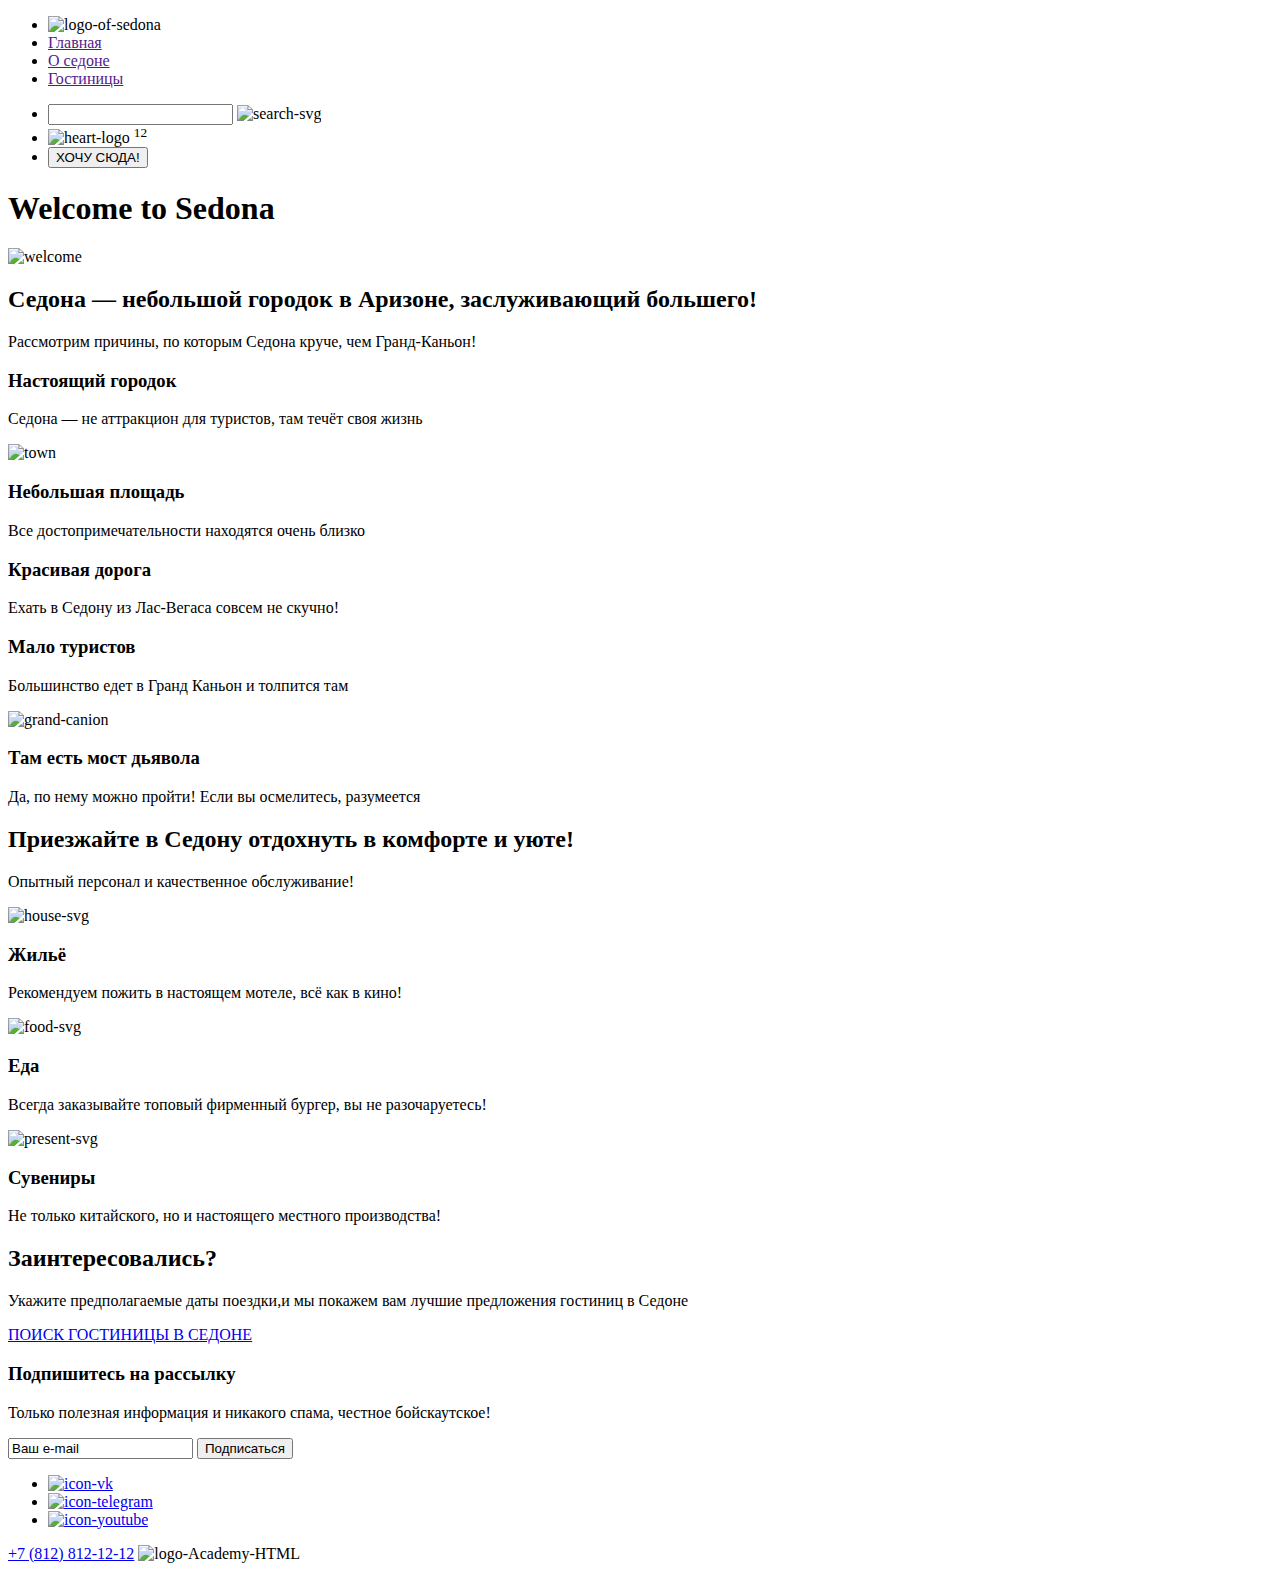
==== index.html @ a7fab270 "homework" ====
<!DOCTYPE html>
<html lang="ru">
  <head>
    <meta charset="utf-8">
    <title>Sedona</title>
  </head>
  <body>
    <header class="page-header">
      <nav class="navigation">
        <ul class="navigation-list">
          <li class="navigation-item">
            <img src="/2382999-sedona-37/images/logo.svg" alt="logo-of-sedona" class="navigation-logo">
          </li>
          <li class="navigation-item">
            <a href="" class="navigation-link" href="#">Главная</a>
          </li>
          <li class="navigation-item">
            <a href="" class="navigation-link" href="#">О седоне</a>
          </li>
          <li class="navigation-item">
            <a href="" class="navigation-link" href="#">Гостиницы</a>
          </li>
        </ul>
        <ul class="navigation-list navigation-user">
          
          <li class="navigation-item">
            <input type="search" class="header-input">
            <img src="/2382999-sedona-37/images/Поиск.svg" alt="search-svg" class="search-img">
          </li>
          <li class="navigation-item">
            
              <img src="/2382999-sedona-37/images/heart.svg" alt="heart-logo" class="heart-logo">
              <sup class="numbers">12</sup>
            
          </li>
          <li class="navigation-item">
            <button class="header-btn">ХОЧУ СЮДА!</button>
          </li>
        </ul>
      </nav>
    </header>
    <main class="main-index">
      <div class="div-picture">
        <h1 class="visually-hidden">
          Welcome to Sedona
        </h1>
        <img src="/2382999-sedona-37/images/welcome.svg" alt="welcome" class="welcome-img">
      </div>
      <article class="pre-section">
        <h2 class="pre-section-txt">Седона — небольшой городок в Аризоне,
          заслуживающий большего!</h2>
        <p class="pre-section-txt-two">Рассмотрим причины, по которым Седона круче, чем Гранд-Каньон!</p>
      </article>
      <section class="main-section">
        <div class="collumns">
          <h3>Настоящий городок</h3>
          <p class="p-txt">Седона — не аттракцион для туристов, там течёт своя жизнь</p>
        </div>
        <div>
          <img src="/2382999-sedona-37/images/Седона — не аттракцион для туристов, там течёт своя жизнь.jpg" alt="town" class="collumns-img">
        </div>
        <div class="collumns">
          <h3>Небольшая площадь</h3>
          <p class="p-txt">Все достопримечательности находятся очень близко</p>
        </div>
        <div class="collumns">
          <h3>Красивая дорога</h3>
          <p class="p-txt">Ехать в Седону из Лас-Вегаса совсем не скучно!</p>
        </div>
        <div class="collumns">
          <h3>Мало туристов</h3>
          <p class="p-txt">Большинство едет в Гранд Каньон и толпится там</p>
        </div>
        <div>
          <img src="/2382999-sedona-37/images/Большинство едет в Гранд Каньон и толпится там.jpg" alt="grand-canion" class="collumns-img">
        </div>
        <div class="collumns">
          <h3>Там есть мост дьявола</h3>
          <p class="p-txt">Да, по нему можно пройти! Если вы осмелитесь, разумеется</p>
        </div>
      </section>
      <article class="pre-section-two">
        <h2 class="pre-section-txt">Приезжайте в Седону отдохнуть в комфорте и уюте!</h2>
        <p class="pre-section-txt-two">Опытный персонал и качественное обслуживание!</p>
      </article>
      <section class="main-section-two">
        <div class="collumns">
          <img src="/2382999-sedona-37/images/Vector.svg" alt="house-svg" class="mini-ligo">
          <h3>Жильё</h3>
          <p class="p-txt">Рекомендуем пожить в настоящем мотеле, всё как в кино!</p>
        </div>
        <div class="collumns">
          <img src="/2382999-sedona-37/images/food.svg" alt="food-svg" class="mini-ligo">
          <h3>Еда</h3>
          <p class="p-txt">Всегда заказывайте топовый фирменный бургер, вы не разочаруетесь!</p>
        </div>
        <div class="collumns">
          <img src="/2382999-sedona-37/images/souvnier.svg" alt="present-svg" class="mini-ligo">
          <h3>Сувениры</h3>
          <p class="p-txt">Не только китайского, но и настоящего местного производства!</p>
        </div>
      </section>
      <article class="last-article">
        <h2 class="pre-section-txt">Заинтересовались?</h2>
        <p class="pre-section-txt-two">Укажите предполагаемые даты поездки,и мы покажем вам лучшие предложения гостиниц в Седоне</p>
        <a href="#" class="link-article">ПОИСК ГОСТИНИЦЫ В СЕДОНЕ</a>
      </article>
      <section class="section-form">
        <h3>Подпишитесь на рассылку</h3>
        <p>Только полезная информация и никакого спама, честное бойскаутское!</p>
        <div class="form-email">
          <input class="search"type="email" class="e-mail" value="Ваш e-mail">
          <input class="input-btn" type="submit" value="Подписаться">
        </div>
      </section>
    </main>

    <footer class="page-footer">
      <div class="footer-navigation">
        <ul class="social">
          <li class="social-icon">
            <a href="#">
              <img src="/2382999-sedona-37/images/vk.svg" alt="icon-vk" class="social-icon">
            </a>
          </li>
          <li class="social-icon">
            <a href="#">
              <img src="/2382999-sedona-37/images/tg.svg" alt="icon-telegram" class="social-icon">
            </a>
          </li>
          <li class="social-icon">
            <a href="#">
              <img src="/2382999-sedona-37/images/youtube.svg" alt="icon-youtube" class="social-icon">
            </a>
          </li>
        </ul>
        <a href="tel+78128121212" class="telephone">+7 (812) 812-12-12</a>
        <img src="/2382999-sedona-37/images/logo_htmlacademy.svg" alt="logo-Academy-HTML" class="logo-academy">
      </div>
    </footer>
  </body>
</html>
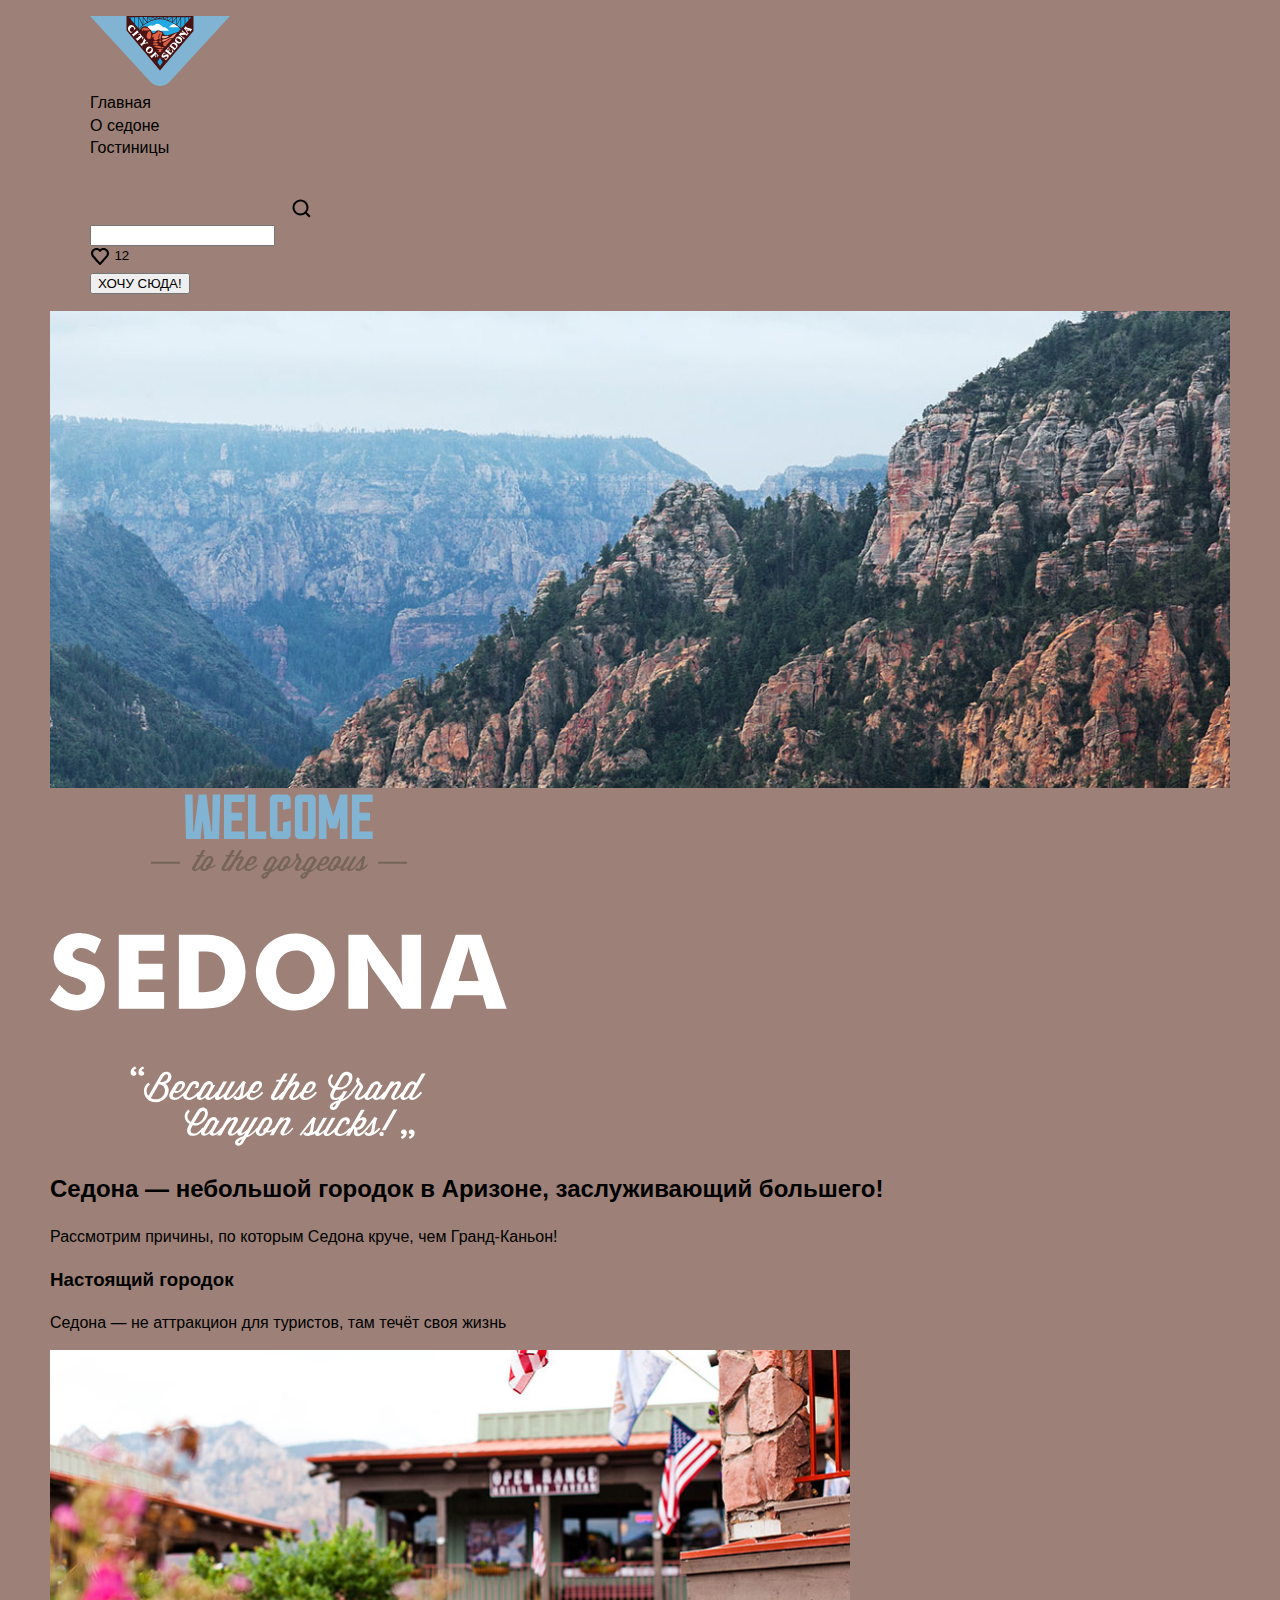
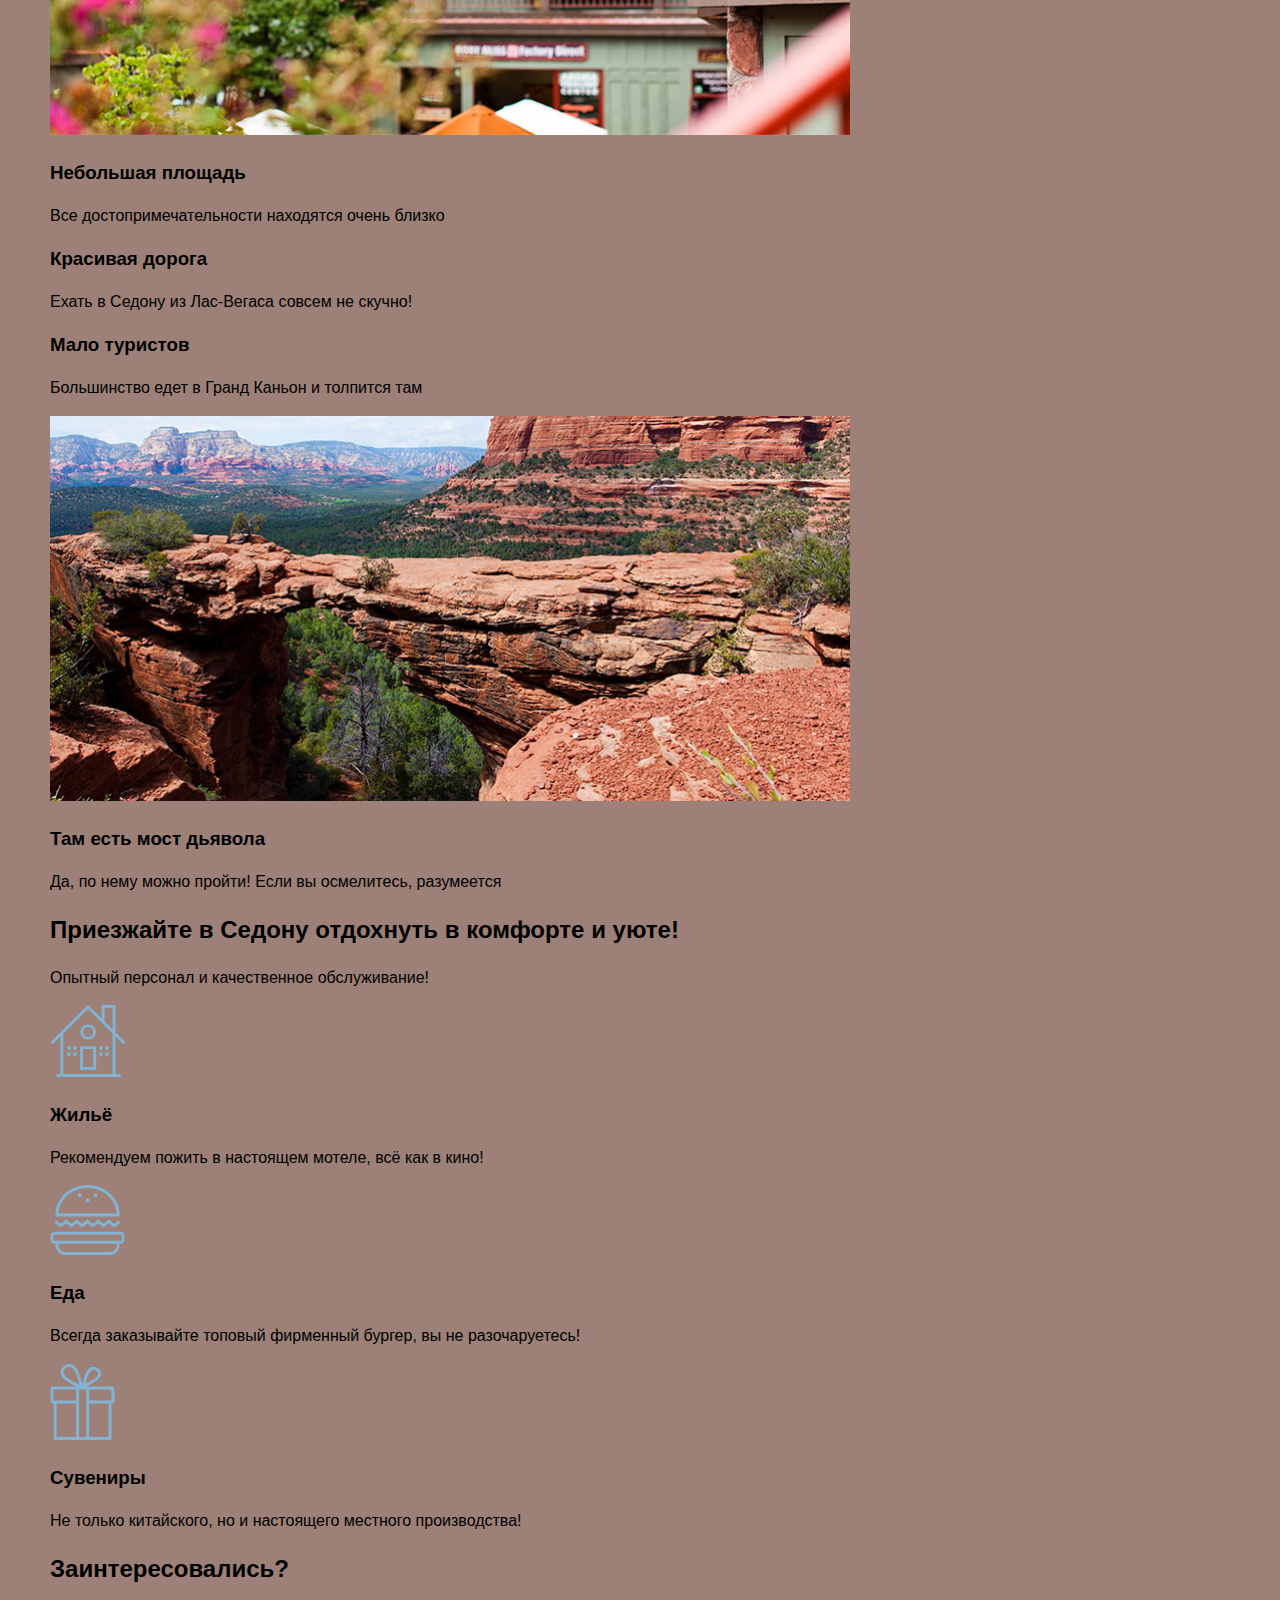
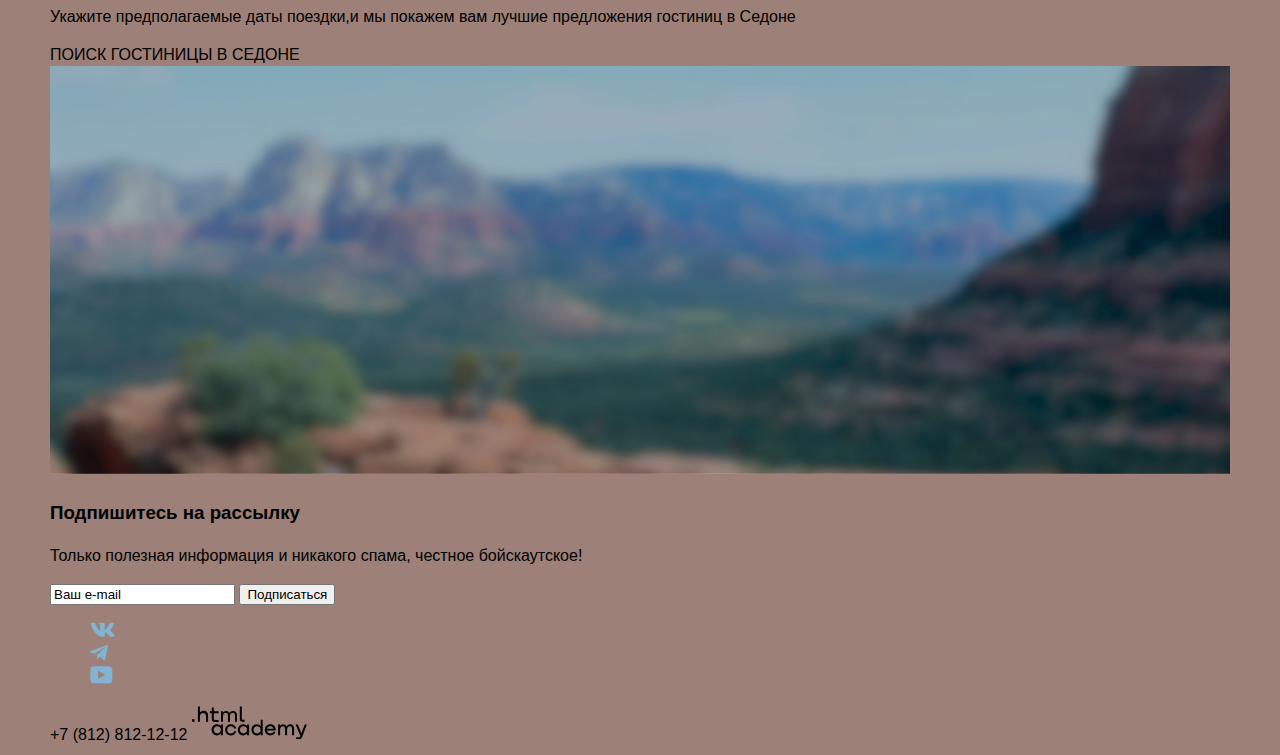
==== commit 64e07bc2: "Merge pull request #3 from ThatBoyondaBeat/master" ====
--- a/index.html
+++ b/index.html
@@ -3,140 +3,161 @@
   <head>
     <meta charset="utf-8">
     <title>Sedona</title>
+    <link href="./styles.css" rel="stylesheet" >
   </head>
   <body>
     <header class="page-header">
-      <nav class="navigation">
-        <ul class="navigation-list">
-          <li class="navigation-item">
-            <img src="/2382999-sedona-37/images/logo.svg" alt="logo-of-sedona" class="navigation-logo">
-          </li>
-          <li class="navigation-item">
-            <a href="" class="navigation-link" href="#">Главная</a>
-          </li>
-          <li class="navigation-item">
-            <a href="" class="navigation-link" href="#">О седоне</a>
-          </li>
-          <li class="navigation-item">
-            <a href="" class="navigation-link" href="#">Гостиницы</a>
-          </li>
-        </ul>
-        <ul class="navigation-list navigation-user">
-          
-          <li class="navigation-item">
-            <input type="search" class="header-input">
-            <img src="/2382999-sedona-37/images/Поиск.svg" alt="search-svg" class="search-img">
-          </li>
-          <li class="navigation-item">
+      <div class="container">
+        <nav class="navigation">
+          <ul class="navigation-list">
+            <li class="navigation-item">
+              <img src="./images/logo.svg" alt="logo-of-sedona" class="navigation-logo">
+            </li>
+            <li class="navigation-item">
+              <a href="" class="navigation-link" href="#">Главная</a>
+            </li>
+            <li class="navigation-item">
+              <a href="" class="navigation-link" href="#">О седоне</a>
+            </li>
+            <li class="navigation-item">
+              <a href="" class="navigation-link" href="#">Гостиницы</a>
+            </li>
+          </ul>
+          <ul class="navigation-list navigation-user">
             
-              <img src="/2382999-sedona-37/images/heart.svg" alt="heart-logo" class="heart-logo">
-              <sup class="numbers">12</sup>
-            
-          </li>
-          <li class="navigation-item">
-            <button class="header-btn">ХОЧУ СЮДА!</button>
-          </li>
-        </ul>
-      </nav>
+            <li class="navigation-item">
+              <input type="search" class="header-input">
+              <img src="./images/Поиск.svg" alt="search-svg" class="search-img">
+            </li>
+            <li class="navigation-item">
+              
+                <img src="./images/heart.svg" alt="heart-logo" class="heart-logo">
+                <sup class="numbers">12</sup>
+              
+            </li>
+            <li class="navigation-item">
+              <button class="header-btn">ХОЧУ СЮДА!</button>
+            </li>
+          </ul>
+        </nav>
+      </div>
     </header>
     <main class="main-index">
       <div class="div-picture">
-        <h1 class="visually-hidden">
-          Welcome to Sedona
-        </h1>
-        <img src="/2382999-sedona-37/images/welcome.svg" alt="welcome" class="welcome-img">
+        <div class="container">
+          <h1 class="visually-hidden">
+            Welcome to Sedona
+          </h1>
+          <img src="./images/index-background.jpg" alt="index-bgrnd" class="index-bgrnd">
+          <img src="./images/welcome.svg" alt="welcome" class="welcome-img">
+        </div>
       </div>
       <article class="pre-section">
-        <h2 class="pre-section-txt">Седона — небольшой городок в Аризоне,
-          заслуживающий большего!</h2>
-        <p class="pre-section-txt-two">Рассмотрим причины, по которым Седона круче, чем Гранд-Каньон!</p>
+        <div class="container">
+          <h2 class="pre-section-txt">Седона — небольшой городок в Аризоне,
+            заслуживающий большего!</h2>
+          <p class="pre-section-txt-two">Рассмотрим причины, по которым Седона круче, чем Гранд-Каньон!</p>
+        </div>
       </article>
       <section class="main-section">
-        <div class="collumns">
-          <h3>Настоящий городок</h3>
-          <p class="p-txt">Седона — не аттракцион для туристов, там течёт своя жизнь</p>
-        </div>
-        <div>
-          <img src="/2382999-sedona-37/images/Седона — не аттракцион для туристов, там течёт своя жизнь.jpg" alt="town" class="collumns-img">
-        </div>
-        <div class="collumns">
-          <h3>Небольшая площадь</h3>
-          <p class="p-txt">Все достопримечательности находятся очень близко</p>
-        </div>
-        <div class="collumns">
-          <h3>Красивая дорога</h3>
-          <p class="p-txt">Ехать в Седону из Лас-Вегаса совсем не скучно!</p>
-        </div>
-        <div class="collumns">
-          <h3>Мало туристов</h3>
-          <p class="p-txt">Большинство едет в Гранд Каньон и толпится там</p>
-        </div>
-        <div>
-          <img src="/2382999-sedona-37/images/Большинство едет в Гранд Каньон и толпится там.jpg" alt="grand-canion" class="collumns-img">
-        </div>
-        <div class="collumns">
-          <h3>Там есть мост дьявола</h3>
-          <p class="p-txt">Да, по нему можно пройти! Если вы осмелитесь, разумеется</p>
+        <div class="container">
+          <div class="collumns">
+            <h3>Настоящий городок</h3>
+            <p class="p-txt">Седона — не аттракцион для туристов, там течёт своя жизнь</p>
+          </div>
+          <div>
+            <img src="./images/Седона — не аттракцион для туристов, там течёт своя жизнь.jpg" alt="town" class="collumns-img">
+          </div>
+          <div class="collumns">
+            <h3>Небольшая площадь</h3>
+            <p class="p-txt">Все достопримечательности находятся очень близко</p>
+          </div>
+          <div class="collumns">
+            <h3>Красивая дорога</h3>
+            <p class="p-txt">Ехать в Седону из Лас-Вегаса совсем не скучно!</p>
+          </div>
+          <div class="collumns">
+            <h3>Мало туристов</h3>
+            <p class="p-txt">Большинство едет в Гранд Каньон и толпится там</p>
+          </div>
+          <div>
+            <img src="./images/Большинство едет в Гранд Каньон и толпится там.jpg" alt="grand-canion" class="collumns-img">
+          </div>
+          <div class="collumns">
+            <h3>Там есть мост дьявола</h3>
+            <p class="p-txt">Да, по нему можно пройти! Если вы осмелитесь, разумеется</p>
+          </div>
         </div>
       </section>
       <article class="pre-section-two">
-        <h2 class="pre-section-txt">Приезжайте в Седону отдохнуть в комфорте и уюте!</h2>
-        <p class="pre-section-txt-two">Опытный персонал и качественное обслуживание!</p>
+        <div class="container">
+          <h2 class="pre-section-txt">Приезжайте в Седону отдохнуть в комфорте и уюте!</h2>
+          <p class="pre-section-txt-two">Опытный персонал и качественное обслуживание!</p>
+        </div>
       </article>
       <section class="main-section-two">
+        <div class="container">
+          <div class="collumns">
+            <img src="./images/Vector.svg" alt="house-svg" class="mini-ligo">
+            <h3>Жильё</h3>
+            <p class="p-txt">Рекомендуем пожить в настоящем мотеле, всё как в кино!</p>
+          </div>
         <div class="collumns">
-          <img src="/2382999-sedona-37/images/Vector.svg" alt="house-svg" class="mini-ligo">
-          <h3>Жильё</h3>
-          <p class="p-txt">Рекомендуем пожить в настоящем мотеле, всё как в кино!</p>
-        </div>
-        <div class="collumns">
-          <img src="/2382999-sedona-37/images/food.svg" alt="food-svg" class="mini-ligo">
+          <img src="./images/food.svg" alt="food-svg" class="mini-ligo">
           <h3>Еда</h3>
           <p class="p-txt">Всегда заказывайте топовый фирменный бургер, вы не разочаруетесь!</p>
         </div>
         <div class="collumns">
-          <img src="/2382999-sedona-37/images/souvnier.svg" alt="present-svg" class="mini-ligo">
+          <img src="./images/souvnier.svg" alt="present-svg" class="mini-ligo">
           <h3>Сувениры</h3>
           <p class="p-txt">Не только китайского, но и настоящего местного производства!</p>
+          </div>
         </div>
       </section>
       <article class="last-article">
-        <h2 class="pre-section-txt">Заинтересовались?</h2>
-        <p class="pre-section-txt-two">Укажите предполагаемые даты поездки,и мы покажем вам лучшие предложения гостиниц в Седоне</p>
-        <a href="#" class="link-article">ПОИСК ГОСТИНИЦЫ В СЕДОНЕ</a>
+        <div class="container">
+          <h2 class="pre-section-txt">Заинтересовались?</h2>
+          <p class="pre-section-txt-two">Укажите предполагаемые даты поездки,и мы покажем вам лучшие предложения гостиниц в Седоне</p>
+          <a href="#" class="link-article">ПОИСК ГОСТИНИЦЫ В СЕДОНЕ</a>
+        </div>
       </article>
       <section class="section-form">
-        <h3>Подпишитесь на рассылку</h3>
-        <p>Только полезная информация и никакого спама, честное бойскаутское!</p>
-        <div class="form-email">
-          <input class="search"type="email" class="e-mail" value="Ваш e-mail">
-          <input class="input-btn" type="submit" value="Подписаться">
+        <div class="container">
+          <img src="./images/blure.jpg" alt="blure-canion" class="blur-caniuon">
+          <h3>Подпишитесь на рассылку</h3>
+          <p>Только полезная информация и никакого спама, честное бойскаутское!</p>
+          <div class="form-email">
+            <input class="search"type="email" class="e-mail" value="Ваш e-mail">
+            <input class="input-btn" type="submit" value="Подписаться">
+          </div>
         </div>
       </section>
     </main>
 
     <footer class="page-footer">
+      <div class="container">
       <div class="footer-navigation">
         <ul class="social">
           <li class="social-icon">
             <a href="#">
-              <img src="/2382999-sedona-37/images/vk.svg" alt="icon-vk" class="social-icon">
+              <img src="./images/vk.svg" alt="icon-vk" class="social-icon">
             </a>
           </li>
           <li class="social-icon">
             <a href="#">
-              <img src="/2382999-sedona-37/images/tg.svg" alt="icon-telegram" class="social-icon">
+              <img src="./images/tg.svg" alt="icon-telegram" class="social-icon">
             </a>
           </li>
           <li class="social-icon">
             <a href="#">
-              <img src="/2382999-sedona-37/images/youtube.svg" alt="icon-youtube" class="social-icon">
+              <img src="./images/youtube.svg" alt="icon-youtube" class="social-icon">
             </a>
           </li>
         </ul>
         <a href="tel+78128121212" class="telephone">+7 (812) 812-12-12</a>
-        <img src="/2382999-sedona-37/images/logo_htmlacademy.svg" alt="logo-Academy-HTML" class="logo-academy">
+        <img src="./images/logo_htmlacademy.svg" alt="logo-Academy-HTML" class="logo-academy">
       </div>
+    </div>
     </footer>
   </body>
 </html>
--- a/styles.css
+++ b/styles.css
@@ -0,0 +1,57 @@
+@font-face {
+    font-family: 'ptsans', sans-serif;
+    
+    src: url(./fonts/ptsans-400.woff2);
+    font-style: normal;
+    font-weight: 400;
+
+}
+@font-face {
+    font-family: 'ptsans', sans-serif;
+    
+    src: url(./fonts/ptsans-700.woff2);
+    font-style: normal;
+    font-weight: 700;
+
+}
+html{
+    box-sizing: border-box;
+  }
+
+  *,
+  *::before,
+  *::after{
+    box-sizing: inherit;
+  }
+
+  a{
+    color: inherit;
+    text-decoration: none;
+  }
+  
+  li{
+    list-style: none;
+  }
+  
+  img{
+    max-width: 100%;
+  }
+
+body{
+    font-family: 'ptsans', sans-serif;
+    font-weight: 400;
+    font-size: 16px;
+    line-height: 1.4;
+    color: black;
+
+
+    background-color: rgb(157, 128, 119);
+}
+.container{
+    width: 1200px;
+    margin: 0 auto;
+    padding: 0 10px;
+}
+.visually-hidden{
+    display: none;
+}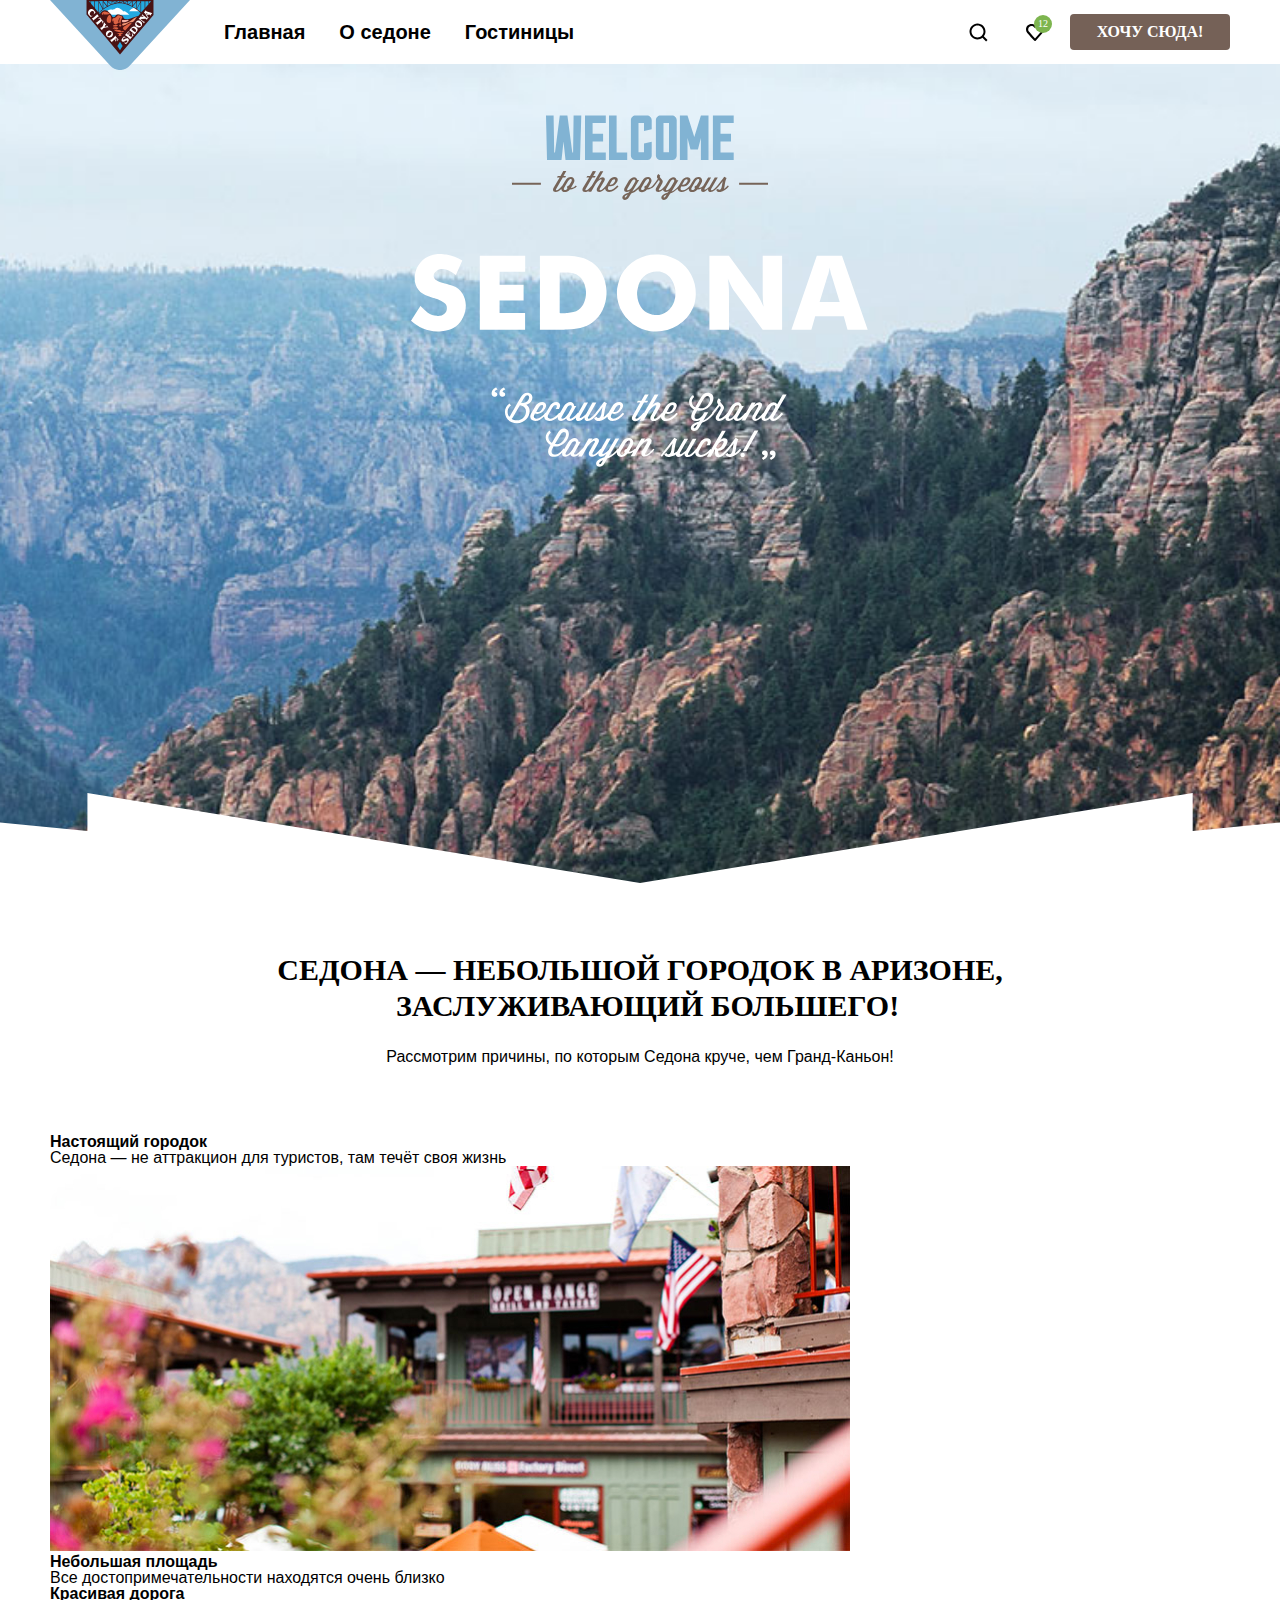
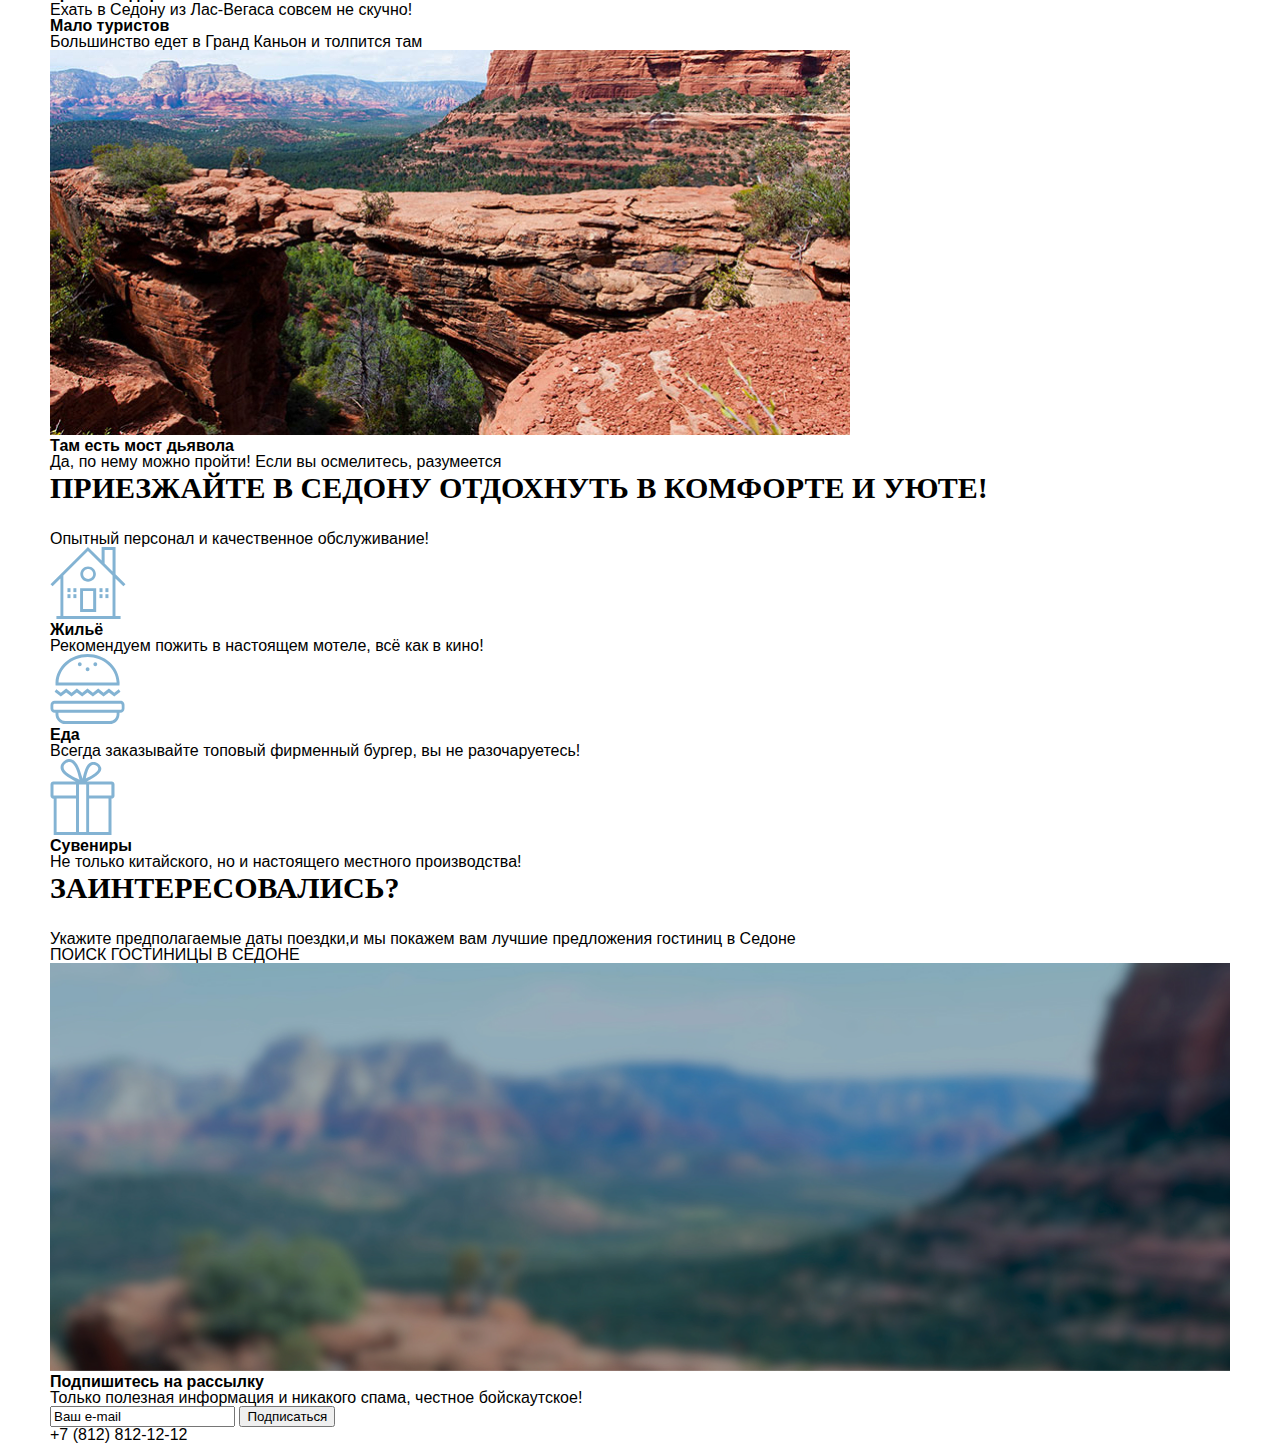
==== commit 3087a9d3: "базовая стилизация всех страниц" ====
--- a/index.html
+++ b/index.html
@@ -4,16 +4,17 @@
     <meta charset="utf-8">
     <title>Sedona</title>
     <link href="./styles.css" rel="stylesheet" >
+    <link href="./reset.css" rel="stylesheet" >
   </head>
   <body>
     <header class="page-header">
       <div class="container">
         <nav class="navigation">
           <ul class="navigation-list">
-            <li class="navigation-item">
+            <li class="navigation-item-logo">
               <img src="./images/logo.svg" alt="logo-of-sedona" class="navigation-logo">
             </li>
-            <li class="navigation-item">
+            <li class="navigation-item border-nav">
               <a href="" class="navigation-link" href="#">Главная</a>
             </li>
             <li class="navigation-item">
@@ -23,7 +24,7 @@
               <a href="" class="navigation-link" href="#">Гостиницы</a>
             </li>
           </ul>
-          <ul class="navigation-list navigation-user">
+          <ul class="navigation-user">
             
             <li class="navigation-item">
               <input type="search" class="header-input">
@@ -32,8 +33,8 @@
             <li class="navigation-item">
               
                 <img src="./images/heart.svg" alt="heart-logo" class="heart-logo">
-                <sup class="numbers">12</sup>
-              
+                <span class="numbers">12</span>
+                
             </li>
             <li class="navigation-item">
               <button class="header-btn">ХОЧУ СЮДА!</button>
@@ -43,19 +44,22 @@
       </div>
     </header>
     <main class="main-index">
-      <div class="div-picture">
+      <div class="top-jpg">
+        <div class="top-jpeg-two"></div>
         <div class="container">
           <h1 class="visually-hidden">
             Welcome to Sedona
           </h1>
-          <img src="./images/index-background.jpg" alt="index-bgrnd" class="index-bgrnd">
-          <img src="./images/welcome.svg" alt="welcome" class="welcome-img">
+          <div class="welcome-img-div">
+            <!-- <img src="./images/index-background.jpg" alt="index-bgrnd" class="index-bgrnd"> -->
+            <img src="./images/welcome.svg" alt="welcome" class="welcome-img">
+          </div>
         </div>
       </div>
       <article class="pre-section">
         <div class="container">
-          <h2 class="pre-section-txt">Седона — небольшой городок в Аризоне,
-            заслуживающий большего!</h2>
+          <pre class="pre-section-txt">Седона — небольшой городок в Аризоне,
+  заслуживающий большего!</pre>
           <p class="pre-section-txt-two">Рассмотрим причины, по которым Седона круче, чем Гранд-Каньон!</p>
         </div>
       </article>
@@ -140,22 +144,22 @@
         <ul class="social">
           <li class="social-icon">
             <a href="#">
-              <img src="./images/vk.svg" alt="icon-vk" class="social-icon">
+              <!-- <img src="./images/vk.svg" alt="icon-vk" class="social-icon"> -->
             </a>
           </li>
           <li class="social-icon">
             <a href="#">
-              <img src="./images/tg.svg" alt="icon-telegram" class="social-icon">
+              <!-- <img src="./images/tg.svg" alt="icon-telegram" class="social-icon"> -->
             </a>
           </li>
           <li class="social-icon">
             <a href="#">
-              <img src="./images/youtube.svg" alt="icon-youtube" class="social-icon">
+              <!-- <img src="./images/youtube.svg" alt="icon-youtube" class="social-icon"> -->
             </a>
           </li>
         </ul>
         <a href="tel+78128121212" class="telephone">+7 (812) 812-12-12</a>
-        <img src="./images/logo_htmlacademy.svg" alt="logo-Academy-HTML" class="logo-academy">
+        <!-- <img src="./images/logo_htmlacademy.svg" alt="logo-Academy-HTML" class="logo-academy"> -->
       </div>
     </div>
     </footer>
--- a/styles.css
+++ b/styles.css
@@ -1,18 +1,20 @@
 @font-face {
-    font-family: 'ptsans', sans-serif;
+    font-family: 'pt sans', sans-serif;
     
     src: url(./fonts/ptsans-400.woff2);
     font-style: normal;
     font-weight: 400;
+    font-display: swap;
+    
 
 }
 @font-face {
-    font-family: 'ptsans', sans-serif;
+    font-family: 'pt sans', sans-serif;
     
     src: url(./fonts/ptsans-700.woff2);
     font-style: normal;
     font-weight: 700;
-
+    font-display: swap;
 }
 html{
     box-sizing: border-box;
@@ -38,14 +40,14 @@
   }
 
 body{
-    font-family: 'ptsans', sans-serif;
+    font-family: 'pt sans', sans-serif;
     font-weight: 400;
     font-size: 16px;
     line-height: 1.4;
     color: black;
 
 
-    background-color: rgb(157, 128, 119);
+  
 }
 .container{
     width: 1200px;
@@ -54,4 +56,156 @@
 }
 .visually-hidden{
     display: none;
-}+}
+.navigation-item-logo{
+  width: 140px;
+  height: 64px;
+  z-index: 10;
+}
+
+.navigation{
+  padding: 0;
+  height: 64px;
+  display: flex;
+  justify-content: space-between;
+  
+}
+.navigation-list{
+  display: flex;
+  align-items: center;
+  gap: 34px;
+  color: rgb(0, 0, 0);
+  
+}
+.navigation-item{
+  position: relative;
+  display: flex;
+  align-items: center;
+  font-weight: 700;
+  font-size: 20px;
+  /* line-height: 24px; */
+  gap: 25px;  
+  
+}
+
+.border-nav{
+  /* border-bottom: 2px solid black; */
+  
+}
+
+.navigation-user{
+  display: flex;
+
+  align-items: center;
+  gap: 25px;
+  
+}
+
+.top-jpg{
+  height: 485px;
+  min-height: calc(100vh - 81px);
+  background-image: url(./images/index-background.jpg);
+  background-repeat: no-repeat;
+  background-size: cover;
+  background-position: bottom center;
+  position: relative;
+  
+}
+.top-jpeg-two{
+  background-image: url(./images/index-bacground-2.svg);
+  position: absolute;
+  left: 0%;
+  right: 0%;
+  top: 89%;
+  bottom: 0%;
+  padding: 0;
+  background-repeat: no-repeat;
+  background-size:cover;
+  background-position: center;
+  
+}
+
+.heart-logo{
+  position: relative;
+}
+.numbers{
+  font-family:'pt sans';
+  padding: 4px 4px 4px 4px;
+  top: -7px;
+  right: -7px;
+  display: flex;
+  align-items: center;
+  justify-content: center;
+  font-weight: 400;
+  color: white;
+  font-size: 10px;
+  background-color: #7DB54F;
+  
+  /* width: 19px;
+  height: 19px; */
+  border-radius: 50%;
+  position: absolute;
+}
+.header-btn{
+  font-family:'pt sans';
+  display: flex;
+  align-items: center;
+  justify-content: center;
+  border: none;
+  background-color:  #756157;
+  font-weight: 700;
+  color: white;
+  min-width: 160px;
+  min-height: 36px;
+  font-size: 16px;
+  border-radius: 4px;
+  padding: 0;
+}
+.header-btn:hover{
+  background-color: #615048;
+  transition: .3s;
+}
+.header-btn:active{
+  background: #756157;
+  color: rgba(255, 255, 255, 0.3);
+}
+.header-input{
+  display: none;
+}
+.welcome-img-div{
+  
+  padding-top: 51px;
+  display: flex;
+  justify-content: center;
+}
+/* h2{
+  font-weight: 700;
+  font-size: 30px;
+} */
+.pre-section-txt{
+  /* width: 620px; */
+  font-family: 'pt sans';
+  font-weight: 700;
+  font-size: 30px;
+  line-height: 36px;
+
+  text-transform: uppercase;
+  color: #000000;
+  padding-bottom: 25px;
+}
+
+.pre-section {
+  text-align:  center;
+  padding-top: 69px ;
+  padding-bottom: 69px ;
+}
+
+
+
+
+
+  
+
+
+
+
